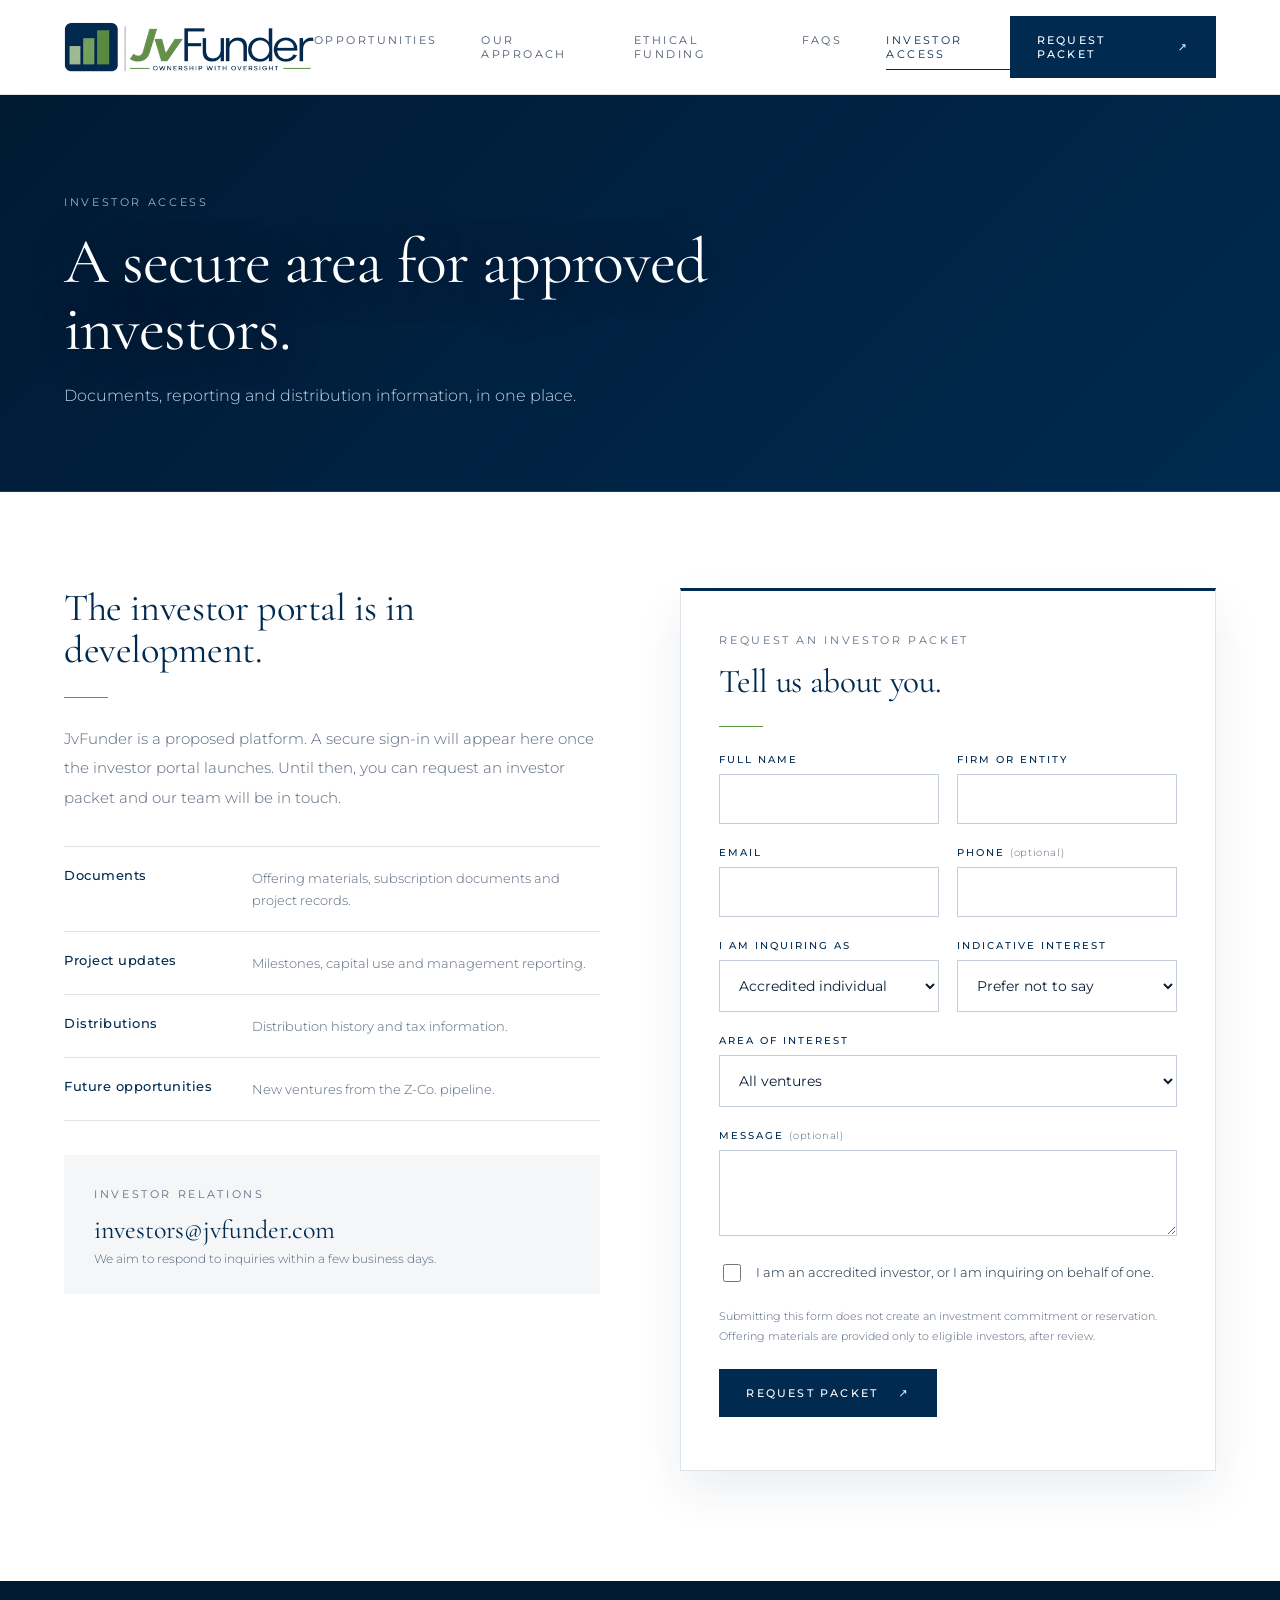
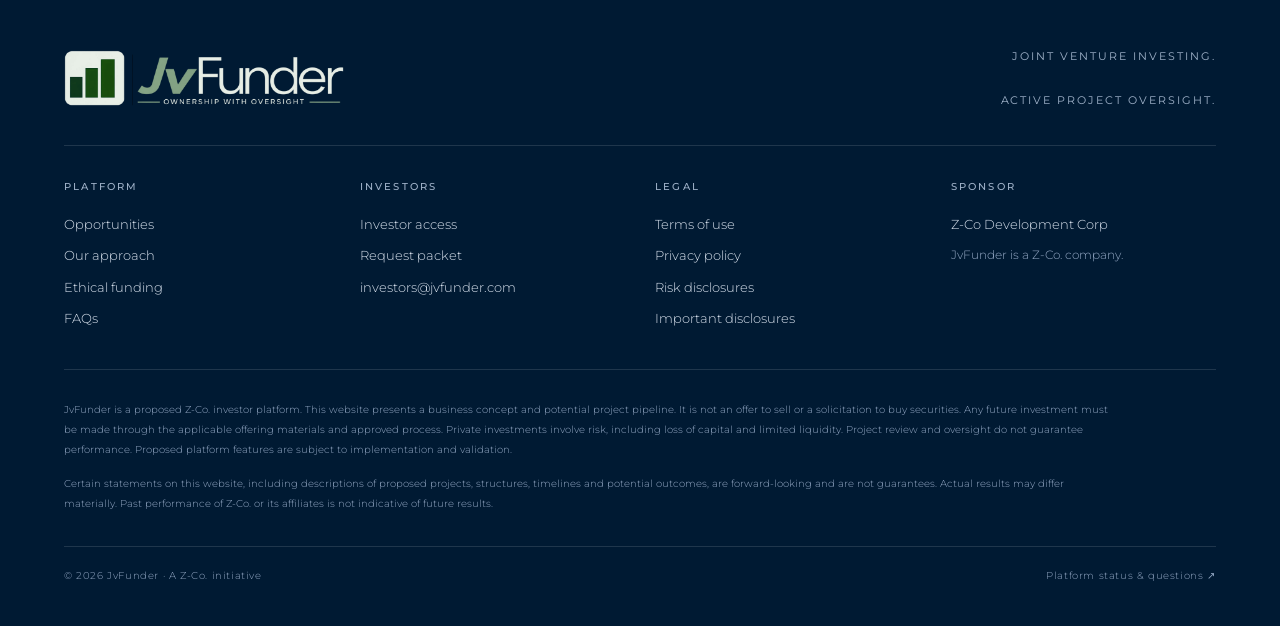
==== investor-access.html @ a1389bff "Institutional pass: restrained palette, sponsor track record, investor access and inquiry form, lega" ====
<!doctype html>
<html lang="en">
<head>
<meta charset="utf-8">
<meta name="viewport" content="width=device-width,initial-scale=1">
<meta name="description" content="Request an investor packet and learn how the JvFunder investor portal will work.">
<title>Investor access — JvFunder</title>
<link rel="icon" type="image/png" href="assets/favicon.png">
<link rel="stylesheet" href="styles.css">
</head>
<body>
<nav aria-label="Main navigation">
<a class="logo" href="index.html" aria-label="JvFunder — Ownership with oversight"><img src="assets/logo.png" alt="JvFunder — Ownership with oversight" width="900" height="180"></a>
<div class="links" id="site-links"><a href="index.html#opportunities">Opportunities</a><a href="index.html#oversight">Our approach</a><a href="index.html#ethical">Ethical funding</a><a href="index.html#questions">FAQs</a><a class="access" href="investor-access.html">Investor access</a><a class="btn menu-cta" href="investor-access.html#request">Request packet <span>↗</span></a></div>
<a class="btn" href="investor-access.html#request">Request packet <span>↗</span></a><button type="button" class="menu-toggle" aria-label="Menu" aria-expanded="false" aria-controls="site-links"><span></span><span></span><span></span></button>
</nav>
<main>
<section class="page-hero"><span class="small">Investor access</span><h1>A secure area for approved investors.</h1><p>Documents, reporting and distribution information, in one place.</p></section>
<section class="access-grid">
<div>
<h2>The investor portal is in development.</h2>
<p class="lead">JvFunder is a proposed platform. A secure sign-in will appear here once the investor portal launches. Until then, you can request an investor packet and our team will be in touch.</p>
<ul class="portal-list">
<li><strong>Documents</strong><span>Offering materials, subscription documents and project records.</span></li>
<li><strong>Project updates</strong><span>Milestones, capital use and management reporting.</span></li>
<li><strong>Distributions</strong><span>Distribution history and tax information.</span></li>
<li><strong>Future opportunities</strong><span>New ventures from the Z-Co. pipeline.</span></li>
</ul>
<div class="contact-card"><span class="small">Investor relations</span><a href="mailto:investors@jvfunder.com">investors@jvfunder.com</a><p>We aim to respond to inquiries within a few business days.</p></div>
</div>
<div class="request-card" id="request">
<span class="small">Request an investor packet</span>
<h2>Tell us about you.</h2>
<form class="inquiry-form" id="access-form" novalidate>
<div class="f-grid">
<div><label for="a-name">Full name</label><input id="a-name" name="name" autocomplete="name" required></div>
<div><label for="a-firm">Firm or entity</label><input id="a-firm" name="firm" autocomplete="organization"></div>
<div><label for="a-email">Email</label><input id="a-email" name="email" type="email" autocomplete="email" required></div>
<div><label for="a-phone">Phone <span class="opt">(optional)</span></label><input id="a-phone" name="phone" type="tel" autocomplete="tel"></div>
<div><label for="a-type">I am inquiring as</label><select id="a-type" name="type"><option>Accredited individual</option><option>Family office</option><option>Institutional investor or fund</option><option>Advisor or intermediary</option><option>Other</option></select></div>
<div><label for="a-amount">Indicative interest</label><select id="a-amount" name="amount"><option>Prefer not to say</option><option>$100,000 – $250,000</option><option>$250,000 – $1,000,000</option><option>$1,000,000 or more</option></select></div>
</div>
<label for="a-area">Area of interest</label><select id="a-area" name="area"><option>All ventures</option><option>Real estate</option><option>Operating businesses</option></select>
<label for="a-msg">Message <span class="opt">(optional)</span></label><textarea id="a-msg" name="message" rows="3"></textarea>
<label class="check"><input type="checkbox" name="accredited" required><span>I am an accredited investor, or I am inquiring on behalf of one.</span></label>
<p class="form-note">Submitting this form does not create an investment commitment or reservation. Offering materials are provided only to eligible investors, after review.</p>
<div class="form-actions"><button class="btn" type="submit">Request packet <span>↗</span></button></div>
<p class="status" role="status" aria-live="polite"></p>
</form>
</div>
</section>
</main>
<footer>
<div class="top">
<a class="logo" href="index.html" aria-label="JvFunder"><img src="assets/logo-light.png" alt="JvFunder — Ownership with oversight" width="900" height="180"></a>
<span class="small">Joint venture investing.<br><br>Active project oversight.</span>
</div>
<div class="foot-cols">
<div><h4>Platform</h4><a href="index.html#opportunities">Opportunities</a><a href="index.html#oversight">Our approach</a><a href="index.html#ethical">Ethical funding</a><a href="index.html#questions">FAQs</a></div>
<div><h4>Investors</h4><a href="investor-access.html">Investor access</a><a href="investor-access.html#request">Request packet</a><a href="mailto:investors@jvfunder.com">investors@jvfunder.com</a></div>
<div><h4>Legal</h4><a href="legal.html#terms">Terms of use</a><a href="legal.html#privacy">Privacy policy</a><a href="legal.html#risk">Risk disclosures</a><a href="legal.html#disclosures">Important disclosures</a></div>
<div><h4>Sponsor</h4><a href="https://www.z-co.info" rel="noopener">Z-Co Development Corp</a><span class="foot-note">JvFunder is a Z-Co. company.</span></div>
</div>
<p>JvFunder is a proposed Z-Co. investor platform. This website presents a business concept and potential project pipeline. It is not an offer to sell or a solicitation to buy securities. Any future investment must be made through the applicable offering materials and approved process. Private investments involve risk, including loss of capital and limited liquidity. Project review and oversight do not guarantee performance. Proposed platform features are subject to implementation and validation.</p>
<p class="fwd">Certain statements on this website, including descriptions of proposed projects, structures, timelines and potential outcomes, are forward-looking and are not guarantees. Actual results may differ materially. Past performance of Z-Co. or its affiliates is not indicative of future results.</p>
<div class="copyright"><span>© 2026 JvFunder · A Z-Co. initiative</span><a href="index.html#questions">Platform status &amp; questions ↗</a></div>
</footer>
<script src="site.js"></script>
<script src="inquiry.js"></script>
</body>
</html>
---- styles.css ----
@font-face{font-family:'Montserrat';font-style:normal;font-weight:100 900;font-display:swap;src:url(assets/fonts/montserrat-latin-ext-wght-normal.woff2) format('woff2-variations');unicode-range:U+0100-02BA,U+02BD-02C5,U+02C7-02CC,U+02CE-02D7,U+02DD-02FF,U+0304,U+0308,U+0329,U+1D00-1DBF,U+1E00-1E9F,U+1EF2-1EFF,U+2020,U+20A0-20AB,U+20AD-20C0,U+2113,U+2C60-2C7F,U+A720-A7FF}
@font-face{font-family:'Montserrat';font-style:normal;font-weight:100 900;font-display:swap;src:url(assets/fonts/montserrat-latin-wght-normal.woff2) format('woff2-variations');unicode-range:U+0000-00FF,U+0131,U+0152-0153,U+02BB-02BC,U+02C6,U+02DA,U+02DC,U+0304,U+0308,U+0329,U+2000-206F,U+20AC,U+2122,U+2191,U+2193,U+2212,U+2215,U+FEFF,U+FFFD}
@font-face{font-family:'Cormorant Garamond';font-style:normal;font-weight:300 700;font-display:swap;src:url(assets/fonts/cormorant-garamond-latin-wght-normal.woff2) format('woff2-variations')}
@font-face{font-family:'Cormorant Garamond';font-style:italic;font-weight:300 700;font-display:swap;src:url(assets/fonts/cormorant-garamond-latin-wght-italic.woff2) format('woff2-variations')}
:root{--navy:#002a50;--navy-deep:#001a33;--navy-mid:#0b3a68;--slate:#5d6f86;--green:#5b9a45;--green-btn:#3f7a33;--green-lt:#9fd18a;--paper:#f4f6f8;--white:#fff;--ink:#0b1f36;--muted:#56657b;--line:#dfe4ea;--font:'Montserrat',system-ui,-apple-system,'Segoe UI',Arial,sans-serif;--serif:'Cormorant Garamond',Georgia,'Times New Roman',serif}
*{box-sizing:border-box}
html{scroll-behavior:smooth;scroll-padding-top:100px}
body{margin:0;background:var(--white);color:var(--ink);font-family:var(--font);font-weight:300;-webkit-font-smoothing:antialiased;text-rendering:optimizeLegibility}
button,a,input,select{-webkit-tap-highlight-color:transparent}
button,a{touch-action:manipulation}
a{color:inherit;text-decoration:none}
button{font:inherit;cursor:pointer}
h1,h2,h3,p{margin:0}
/* nav */
nav{position:sticky;top:0;z-index:20;display:flex;align-items:center;justify-content:space-between;background:var(--white);padding:16px 5%;border-bottom:1px solid var(--line)}
.logo img{display:block;height:50px;width:auto}
.links{display:flex;gap:44px;font-size:11px;font-weight:400;letter-spacing:.22em;text-transform:uppercase;color:#4a586d}
.links a{padding:8px 0;border-bottom:1px solid transparent;transition:color .2s,border-color .2s}
.links a:hover{color:var(--navy);border-bottom-color:var(--navy)}
.btn{border:1px solid var(--navy);background:var(--navy);color:#fff;padding:16px 26px;display:inline-flex;align-items:center;justify-content:center;gap:20px;font:500 11px var(--font);letter-spacing:.2em;text-transform:uppercase;border-radius:0;transition:background .25s,border-color .25s,color .25s}
.btn:hover{background:var(--navy-mid);border-color:var(--navy-mid)}
.btn.light{background:transparent;border-color:#ffffffcc;color:#fff}
.btn.light:hover{background:#fff;border-color:#fff;color:var(--navy)}
.btn.outline{background:transparent;color:var(--navy);border-color:var(--navy)}
.btn.outline:hover{background:var(--navy);color:#fff}
.small{font-size:11px;letter-spacing:.24em;font-weight:400;text-transform:uppercase;color:var(--slate)}
.menu-toggle,.menu-cta{display:none}
.menu-toggle{width:46px;height:46px;border:1px solid var(--line);background:#fff;padding:0;flex-direction:column;align-items:center;justify-content:center;gap:5px}
.menu-toggle span{display:block;width:20px;height:1.5px;background:var(--navy);transition:transform .25s,opacity .2s}
nav.open .menu-toggle span:nth-child(1){transform:translateY(6.5px) rotate(45deg)}
nav.open .menu-toggle span:nth-child(2){opacity:0}
nav.open .menu-toggle span:nth-child(3){transform:translateY(-6.5px) rotate(-45deg)}
.btn,.textbtn,.filter,.close{min-height:44px}
/* hero gallery */
.hero{position:relative;color:#fff;height:clamp(460px,min(56.25vw,calc(100vh - 83px)),860px);overflow:hidden;background:var(--navy-deep);display:flex;align-items:flex-end;padding:0 5% 84px}
.hero:after{content:'';position:absolute;inset:0;background:linear-gradient(180deg,#001a3326 0%,#001a3300 30%,#001a33e6 100%),linear-gradient(90deg,#001a3380 0%,#001a3300 55%);pointer-events:none}
.slides{position:absolute;inset:0}
.slide{position:absolute;inset:0;width:100%;height:100%;object-fit:cover;opacity:0;transition:opacity 1.6s ease}
.slide.active{opacity:1}
h1{position:relative;z-index:2;font-family:var(--serif);font-size:clamp(50px,7vw,108px);font-weight:400;line-height:1;letter-spacing:-.015em;margin:0;text-shadow:0 2px 40px #00122680}
h1 em{color:var(--green-lt);font-style:italic;font-weight:400}
.hero-ui{position:absolute;z-index:2;left:5%;right:5%;bottom:30px;display:flex;justify-content:space-between;align-items:center}
.slide-caption{font-size:11px;font-weight:400;letter-spacing:.24em;text-transform:uppercase;color:#d9e4f0}
.dots{display:flex;gap:6px}
.dot-btn{position:relative;width:34px;height:24px;padding:0;border:0;background:none}
.dot-btn:before{content:'';position:absolute;left:0;right:0;top:10px;height:3px;background:#ffffff59;}
.dot-btn:hover:before{background:#ffffffa6}
.dot-btn.active:before{background:#fff}
.eyebrow{color:var(--slate);display:flex;align-items:center;gap:14px}
.dot{width:34px;height:1px;background:var(--slate)}
/* intro band */
.intro-band{display:grid;grid-template-columns:1.4fr 1fr;gap:8%;align-items:center;padding:72px 5%;background:var(--white)}
.intro{color:var(--ink);font-size:20px;line-height:1.75;font-weight:300;max-width:680px;margin-top:22px}
.intro-cta{display:flex;flex-direction:column;align-items:flex-start;gap:22px;justify-self:end}
.intro-band .btn.light{background:var(--navy);border-color:var(--navy);color:#fff}
.intro-band .btn.light:hover{background:var(--navy);border-color:var(--navy)}
.hero-note{display:block;color:var(--muted);font-size:11px;font-weight:400;letter-spacing:.2em;text-transform:uppercase}
/* approach explainer */
.approach{background:var(--paper);padding:96px 5%;border-bottom:1px solid var(--line)}
.approach-head{display:flex;align-items:center;gap:20px;flex-wrap:wrap;margin-bottom:44px}
.sketch-label{font-size:9px;font-weight:500;letter-spacing:.18em;color:var(--slate);border:1px solid #b9c4d2;padding:6px 10px}
.equation{display:grid;grid-template-columns:1.25fr auto 1fr;gap:28px;align-items:stretch}
.eq-card{background:var(--white);border:1px solid var(--line);display:flex;flex-direction:column}
.eq-photos{position:relative;display:grid;grid-template-columns:1fr 1fr;height:230px;overflow:hidden}
.eq-photos img{width:100%;height:100%;object-fit:cover;display:block}
.eq-photos img+img{border-left:2px solid var(--white)}
.asset-label{position:absolute;left:0;bottom:0;right:0;padding:26px 20px 14px;background:linear-gradient(180deg,#001a3300,#001a33d9);color:#fff;font-size:9px;font-weight:500;letter-spacing:.2em}
.eq-body{padding:28px 30px 32px}
.eq-icon{width:44px;height:44px;border:1px solid #c5cfdc;border-radius:0;display:grid;place-items:center;margin-bottom:18px}
.eq-icon svg,.eq-list svg{fill:none;stroke:var(--navy);stroke-width:1.5;stroke-linecap:round;stroke-linejoin:round}
.eq-icon svg{width:22px;height:22px}
.eq-body strong{display:block;font:400 34px/1.15 var(--serif);color:var(--navy);margin-top:12px}
.eq-op{align-self:center;width:46px;height:46px;border-radius:50%;background:var(--navy);color:#fff;display:grid;place-items:center;font:300 28px var(--serif);line-height:1}
.eq-over .eq-body{padding-top:36px;display:flex;flex-direction:column;flex:1}
.eq-list{list-style:none;margin:20px 0 0;padding:0;flex:1;display:flex;flex-direction:column}
.eq-list li{display:flex;align-items:center;gap:16px;flex:1;padding:18px 0;border-top:1px solid var(--line);font-size:14px;font-weight:400;color:var(--navy)}
.eq-list svg{width:24px;height:24px;flex:none}
.eq-result{display:flex;align-items:center;gap:28px;margin-top:28px;padding:34px 38px;background:var(--navy);color:#fff;border-bottom:3px solid var(--green)}
.eq-result .eq-op{background:var(--navy-mid);flex:none;border:1px solid #ffffff44}
.eq-result>div{flex:1}
.eq-result h3{font:400 clamp(30px,3.2vw,46px)/1.1 var(--serif);color:#fff}
.eq-result h3 em{font-style:italic;color:#c3d2e5}
.eq-result p{font-size:14px;line-height:1.8;color:#c3d2e5;margin-top:10px}
.eq-result .btn.outline{border-color:#fff;color:#fff;white-space:nowrap}
.eq-result .btn.outline:hover{background:#fff;color:var(--navy)}
/* stats strip */
.ribbon{display:grid;grid-template-columns:repeat(4,1fr);background:var(--white);border-bottom:1px solid var(--line);text-align:center;padding:0 5%}
.ribbon span{padding:34px 12px;font-size:11px;font-weight:400;letter-spacing:.2em;text-transform:uppercase;color:var(--muted);border-left:1px solid var(--line)}
.ribbon span:first-child{border-left:0}
.ribbon span:before{content:'';display:block;width:28px;height:1px;background:var(--slate);margin:0 auto 16px}
/* sections */
.section{padding:112px 5%}
.section-head{display:flex;justify-content:space-between;gap:35px;align-items:end;margin-bottom:30px}
h2{font-family:var(--serif);font-size:clamp(36px,4vw,60px);font-weight:400;line-height:1.08;letter-spacing:-.01em;margin-top:18px;color:var(--navy)}
h2 em{font-style:italic;font-weight:400}
h2:after{content:'';display:block;width:44px;height:1px;background:var(--green);margin-top:26px}
.section-head p{max-width:390px;color:var(--muted);font-size:14px;line-height:1.9}
.filters{display:flex;gap:44px;margin:46px 0 40px;flex-wrap:wrap;border-bottom:1px solid var(--line)}
.filter{padding:0 0 16px;border:0;border-bottom:2px solid transparent;margin-bottom:-1px;background:transparent;color:#8794a8;font:400 22px var(--serif)}
.filter:hover{color:var(--navy)}
.filter.active{color:var(--navy);border-bottom-color:var(--navy)}
.projects{display:grid;grid-template-columns:repeat(3,1fr);gap:0;border:1px solid var(--line);border-right:0;border-bottom:0}
.card{border-right:1px solid var(--line);border-bottom:1px solid var(--line);background:var(--white);overflow:hidden;}
.visual{height:260px;position:relative;overflow:hidden;background:var(--paper);display:grid;place-items:center}
.visual img{width:100%;height:100%;object-fit:cover;}
.render-caption{font-size:9px;font-weight:400;color:#8794a8;padding:12px 28px 0;letter-spacing:.18em}
.detail-render{width:100%;max-height:320px;object-fit:contain;background:var(--paper);margin-top:20px}
.fund-visual{width:100%;height:100%;padding:55px 24px 20px;background:linear-gradient(120deg,#e4ecf5,#f3f6f8);color:var(--navy)}
.fund-visual>.small{font-size:8px;letter-spacing:.2em}
.fund-visual strong{display:block;font:400 28px var(--serif);margin:12px 0}
.fund-visual strong span{font:400 20px var(--serif);margin:0 12px;color:var(--slate)}
.fund-types{font-size:8px;letter-spacing:.16em}
.detail-render[hidden]{display:none}
.visual svg{height:100%;width:100%}
.badge{position:absolute;left:0;top:20px;background:#001a33d9;color:#fff;padding:8px 16px;font-size:9px;font-weight:500;letter-spacing:.2em;text-transform:uppercase;border-left:3px solid var(--green)}
.card-body{padding:28px}
.category{font-size:10px;font-weight:400;letter-spacing:.2em;color:var(--slate);text-transform:uppercase}
.card h3{font:400 32px/1.1 var(--serif);color:var(--navy);margin:14px 0 12px}
.card p{font-size:13px;line-height:1.85;color:var(--muted);min-height:70px}
.card-bottom{display:flex;justify-content:space-between;align-items:center;border-top:1px solid var(--line);padding-top:18px;margin-top:22px;font-size:10px;font-weight:400;letter-spacing:.14em;text-transform:uppercase;color:#8794a8}
.textbtn{border:0;background:none;color:var(--navy);padding:3px 0;font:500 10px var(--font);letter-spacing:.2em;text-transform:uppercase}
.textbtn:hover{color:var(--slate)}
.portfolio-note{font-size:11px;line-height:1.9;color:var(--muted);margin-top:26px;max-width:880px}
/* oversight */
.oversight{background:var(--paper);display:grid;grid-template-columns:1fr 1.05fr;gap:7%;align-items:center}
.oversight p{color:var(--muted);font-size:15px;line-height:1.95;margin:28px 0}
.checks{margin:0;padding:0;list-style:none}
.checks li{padding:20px 0;border-top:1px solid var(--line);font-size:13px;font-weight:400;color:var(--navy);display:flex;align-items:flex-start}
.checks li:last-child{border-bottom:1px solid var(--line)}
.checks li:before{content:'\2713';flex:none;width:22px;height:22px;border:1px solid #c5cfdc;display:grid;place-items:center;font-size:10px;color:var(--navy);margin:-2px 18px 0 0}
.photo-stack{position:relative;padding:0 0 90px 0}
.photo-stack-img{display:block;width:88%;height:560px;object-fit:cover;object-position:50% 100%;margin-left:12%}
.report{position:absolute;left:0;bottom:0;width:min(470px,86%);background:var(--white);border:1px solid var(--line);border-top:3px solid var(--navy);padding:28px;box-shadow:0 30px 60px #00294f26}
.report-top{display:flex;justify-content:space-between;border-bottom:1px solid var(--line);padding-bottom:16px;align-items:center}
.pill{font-size:9px;font-weight:500;letter-spacing:.16em;color:var(--slate);border:1px solid #b9c4d2;padding:6px 9px}
.report h3{font:400 28px var(--serif);color:var(--navy);margin:20px 0 4px}
.row{display:flex;justify-content:space-between;margin:18px 0 0;font-size:11px;color:var(--navy)}
.row strong{font-weight:500}
.row span{color:var(--muted);font-weight:300}
.progress{height:3px;background:#e4eaf1;margin-top:10px}
.progress div{height:100%;background:var(--navy-mid)}
.report-foot{font-size:9px;line-height:1.75;color:var(--muted);border-top:1px solid var(--line);padding-top:16px;margin-top:22px}
/* journey */
.journey{display:grid;grid-template-columns:repeat(5,1fr);margin-top:56px;border-top:1px solid var(--line)}
.step{border-left:1px solid var(--line);padding:34px 26px 10px}
.step:first-child{border-left:0;padding-left:0}
.step b{display:block;font:300 54px/1 var(--serif);letter-spacing:0;color:#7e93ad}
.step h3{font:400 28px/1.1 var(--serif);color:var(--navy);margin:22px 0 12px}
.step p{color:var(--muted);font-size:12px;line-height:1.9}
/* ethical funding */
.ethical{position:relative;color:#fff;display:grid;grid-template-columns:1.25fr .75fr;gap:7%;align-items:center;padding:120px 5%;background:linear-gradient(90deg,var(--navy-deep) 0%,#001a33e6 48%,#001a3380 100%),url(assets/architecture.jpg) right center/cover,var(--navy-deep)}
.ethical>div:not(.seal){order:1;max-width:680px}
.ethical h2{color:#fff;margin:20px 0}
.ethical .small{color:#9fb2c9}
.seal{order:2;padding:44px 40px;border:1px solid #ffffff33;border-top:3px solid #ffffff55;background:#001a33a6;backdrop-filter:blur(8px);-webkit-backdrop-filter:blur(8px);text-align:left}
.seal span{display:block;font:italic 400 44px/1.1 var(--serif);color:#fff}
.seal p{font-size:10px;font-weight:400;line-height:2;letter-spacing:.22em;color:#9fb2c9;margin-top:24px}
.ethical .copy{color:#d3deea;font-size:15px;line-height:1.95;max-width:600px}
.ethical small{display:block;color:#a8bad0;margin-top:26px;font-size:11px;line-height:1.9;max-width:600px}
/* faq */
.faq-wrap{display:grid;grid-template-columns:1fr 1.3fr;gap:8%}
details{border-bottom:1px solid var(--line);padding:0}
details:first-child{border-top:1px solid var(--line)}
summary{font:400 24px/1.3 var(--serif);color:var(--navy);cursor:pointer;padding:24px 44px 24px 0;list-style:none;position:relative}
summary::-webkit-details-marker{display:none}
summary:after{content:'+';position:absolute;right:4px;top:18px;font:300 30px var(--serif);color:var(--slate)}
details[open] summary:after{content:'\2212'}
details p{font-size:13px;color:var(--muted);line-height:1.95;padding:0 44px 28px 0}
/* cta */
.cta{position:relative;color:#fff;display:flex;align-items:center;justify-content:space-between;gap:30px;padding:120px 5%;background:linear-gradient(90deg,#001a33f2 0%,#001a33b3 55%,#001a3380 100%),url(assets/medplex.webp) center/cover,var(--navy-deep)}
.cta .small{color:#9fb2c9}
.cta h2{margin:0;font-size:clamp(34px,3.8vw,56px);color:#fff}
.cta p{margin-top:22px;font-size:15px;line-height:1.8;color:#d3deea;max-width:520px}
.cta h2:after{display:none}
.cta .btn{background:transparent;border-color:#fff;color:#fff;white-space:nowrap}
.cta .btn:hover{background:#fff;color:var(--navy)}
/* footer */
footer{background:var(--navy-deep);color:#e4ecf6;padding:64px 5% 44px}
footer .top{display:flex;justify-content:space-between;align-items:center;margin-bottom:34px}
footer .logo img{height:56px}
footer .top .small{color:#9fb2c9;text-align:right;line-height:2;letter-spacing:.18em}
footer p{font-size:10px;line-height:2;color:#93a8c4;max-width:1050px;font-weight:300}
.copyright{margin-top:32px;padding-top:22px;border-top:1px solid #ffffff1f;display:flex;justify-content:space-between;font-size:10px;letter-spacing:.06em;color:#93a8c4}
.copyright a:hover{color:#fff}
/* dialogs */
dialog{border:0;border-radius:0;border-top:3px solid var(--navy);padding:40px;width:min(560px,92vw);color:var(--ink);background:var(--white);max-height:90vh;box-shadow:0 30px 70px #00122666}
dialog::backdrop{background:#001226b3}
.close{float:right;background:none;border:0;font-size:28px;color:var(--navy)}
.modal-title{font:400 38px/1.1 var(--serif);color:var(--navy);margin:20px 0}
.modal-copy{font-size:14px;line-height:1.9;color:var(--muted);margin:15px 0}
label{display:block;font-size:10px;font-weight:500;letter-spacing:.2em;text-transform:uppercase;color:var(--navy);margin:22px 0 8px}
select,input{width:100%;padding:15px;border:1px solid #c5cfdc;border-radius:0;background:#fff;font:400 14px var(--font);color:var(--ink)}
select:focus,input:focus{border-color:var(--navy)}
.form-note{font-size:11px;color:var(--muted);line-height:1.8;margin:22px 0}
.status{font-size:12px;line-height:1.7;margin-top:15px;color:#2f6a24;font-weight:500}
.hidden{display:none!important}
:focus-visible{outline:2px solid var(--navy-mid);outline-offset:4px}
@media(max-width:1100px){.links{gap:26px}.equation{grid-template-columns:1fr;gap:18px}.eq-op{justify-self:center}.intro-band{grid-template-columns:1fr;gap:34px}.intro-cta{justify-self:start}.journey{grid-template-columns:repeat(3,1fr)}.step:nth-child(4){border-left:0;padding-left:0}.projects{grid-template-columns:repeat(2,1fr)}}
@media(max-width:800px){nav{padding:12px 5%;gap:12px;position:sticky}
.links{display:none;position:absolute;top:100%;left:0;right:0;background:#fff;flex-direction:column;gap:0;padding:8px 5% 22px;border-bottom:1px solid var(--line);box-shadow:0 20px 30px #00122622}
nav.open .links{display:flex}
.links a{padding:18px 0;border-bottom:1px solid var(--line);font-size:12px}
.menu-toggle{display:flex;flex:none}
nav>.btn{margin-left:auto;font-size:9px;padding:0 14px;gap:10px;letter-spacing:.14em}
.menu-cta{display:none;margin-top:20px;width:100%}
.logo img{height:34px}

.hero{height:clamp(420px,76vw,560px);padding:0 5% 74px}
h1{font-size:clamp(44px,13vw,64px)}
.hero-ui{flex-direction:column;align-items:flex-start;gap:4px;bottom:16px}
.slide-caption{white-space:nowrap}
.dots{margin-left:-0px}
.filters{flex-wrap:nowrap;overflow-x:auto;gap:30px;margin:34px -5% 30px;padding:0 5%;scrollbar-width:none;-webkit-overflow-scrolling:touch}
.filters::-webkit-scrollbar{display:none}
.filter{white-space:nowrap;flex:none}
dialog{padding:26px 22px;max-height:92vh;overflow:auto}
.modal-title{font-size:30px}
footer p,.portfolio-note,.hero-note{font-size:11px}
.copyright{font-size:11px}
.render-caption{font-size:10px}
.report-foot,.row,.eq-result p{font-size:12px}
.ribbon span{font-size:10px}
.step p{font-size:13px}
.intro-band{padding:48px 5%}
.intro{font-size:17px}
.approach{padding:64px 5%}
.eq-photos{height:180px}
.eq-body{padding:24px 22px 26px}
.eq-result{flex-direction:column;align-items:flex-start;gap:18px;padding:28px 24px}
.eq-list li{flex:none}
.ribbon{grid-template-columns:1fr 1fr;padding:0}
.ribbon span{padding:24px 10px;font-size:9px;border-top:1px solid var(--line)}
.ribbon span:nth-child(odd){border-left:0}
.ribbon span:nth-child(-n+2){border-top:0}
.section{padding:72px 5%}
.section-head{display:block}
.section-head p{margin-top:24px}
.filters{gap:26px}
.filter{font-size:19px}
.projects{grid-template-columns:1fr}
.card p{min-height:0}
.visual{height:240px}
.oversight,.faq-wrap{grid-template-columns:1fr;gap:56px}
.photo-stack{padding-bottom:0}
.photo-stack-img{width:100%;height:300px;margin-left:0}
.report{position:relative;width:auto;margin:-60px 14px 0}
.journey{grid-template-columns:1fr;margin-top:30px}
.step,.step:nth-child(4){display:grid;grid-template-columns:70px 1fr;padding:24px 0;gap:4px 12px;border-left:0}
.step b{font-size:40px;grid-row:span 2}
.step h3{margin:0}
.step p{grid-column:2}
.ethical{grid-template-columns:1fr;gap:44px;padding:80px 5%}
.ethical>div:not(.seal){order:0}
.seal{order:1;padding:32px 26px}
.seal span{font-size:34px}
.cta{padding:72px 5%;display:block}
.cta .btn{margin-top:30px}
footer .top{flex-direction:column;gap:22px;align-items:start}
footer .top .small{text-align:left}
.copyright{gap:20px;flex-wrap:wrap}
}
@media(max-width:480px){nav>.btn{display:none}.menu-cta{display:inline-flex!important}.menu-toggle{margin-left:auto}.eq-photos{height:160px}.card h3{font-size:28px}}
@media(prefers-reduced-motion:reduce){html{scroll-behavior:auto}
.visual img,.card{transition:none}
}

/* header: investor access link */
.links a.access{color:var(--navy);border-bottom:1px solid var(--navy)}
/* sponsor + stats */
.sponsor{background:var(--white);border-bottom:1px solid var(--line)}
.stats{display:grid;grid-template-columns:repeat(5,1fr);border-bottom:1px solid var(--line);padding:0 5%}
.stats div{padding:46px 12px;text-align:center;border-left:1px solid var(--line)}
.stats div:first-child{border-left:0}
.stats b{display:block;font:400 clamp(38px,4vw,56px)/1 var(--serif);color:var(--navy);letter-spacing:-.01em}
.stats span{display:block;margin-top:14px;font-size:10px;font-weight:400;letter-spacing:.22em;text-transform:uppercase;color:var(--muted)}
.sponsor-body{display:grid;grid-template-columns:1fr 1fr;gap:7%;align-items:center;padding:104px 5%}
.sponsor-photo img{display:block;width:100%;height:520px;object-fit:cover;object-position:50% 60%}
.sponsor-copy h2{font-size:clamp(28px,3vw,42px);margin:18px 0 0}
.sponsor-copy p{margin-top:26px;font-size:15px;line-height:1.95;color:var(--muted);max-width:560px}
.asset-classes{list-style:none;display:flex;flex-wrap:wrap;gap:10px;margin:28px 0 0;padding:0}
.asset-classes li{font-size:11px;font-weight:400;letter-spacing:.14em;text-transform:uppercase;color:var(--navy);border:1px solid #c5cfdc;padding:9px 14px}
.sig{margin-top:34px;padding-top:24px;border-top:1px solid var(--line)}
.sig strong{display:block;font:400 26px var(--serif);color:var(--navy)}
.sig span{display:block;margin-top:4px;font-size:11px;letter-spacing:.16em;text-transform:uppercase;color:var(--muted)}
.textlink{display:inline-block;margin-top:26px;font-size:11px;font-weight:500;letter-spacing:.2em;text-transform:uppercase;color:var(--navy);border-bottom:1px solid var(--navy);padding-bottom:4px}
/* cta buttons */
.cta-actions{display:flex;gap:14px;flex-wrap:wrap}
.cta .btn[data-inquiry]{background:#fff;border-color:#fff;color:var(--navy)}
.cta .btn[data-inquiry]:hover{background:#dfe8f2;border-color:#dfe8f2}
/* footer columns */
.foot-cols{display:grid;grid-template-columns:repeat(4,1fr);gap:30px;padding:34px 0;margin-bottom:30px;border-top:1px solid #ffffff1f;border-bottom:1px solid #ffffff1f}
.foot-cols h4{margin:0 0 16px;font:500 10px var(--font);letter-spacing:.22em;text-transform:uppercase;color:#9fb2c9}
.foot-cols a,.foot-cols .foot-note{display:block;font-size:13px;font-weight:300;color:#d6e0ec;padding:6px 0;line-height:1.5}
.foot-cols a:hover{color:#fff;text-decoration:underline}
.foot-cols .foot-note{color:#93a8c4;font-size:12px}
footer .fwd{margin-top:14px}
/* forms */
.f-grid{display:grid;grid-template-columns:1fr 1fr;gap:0 18px}
textarea{width:100%;padding:15px;border:1px solid #c5cfdc;border-radius:0;background:#fff;font:400 14px var(--font);color:var(--ink);resize:vertical}
textarea:focus{border-color:var(--navy)}
label .opt{font-weight:300;letter-spacing:.06em;text-transform:none;color:var(--muted)}
label.check{display:flex;gap:12px;align-items:flex-start;text-transform:none;letter-spacing:0;font-size:13px;font-weight:300;line-height:1.6;color:var(--ink);margin:22px 0 0}
label.check input{width:18px;height:18px;margin-top:2px;flex:none;accent-color:var(--navy)}
.form-actions{display:flex;gap:12px;flex-wrap:wrap;margin-top:6px}
#inquiry{width:min(680px,94vw)}
/* subpages */
.page-hero{background:var(--navy-deep);background-image:linear-gradient(135deg,var(--navy-deep),var(--navy));color:#fff;padding:96px 5% 80px;border-bottom:1px solid #ffffff1f}
.page-hero .small{color:#9fb2c9}
.page-hero h1{font:400 clamp(38px,5vw,66px)/1.05 var(--serif);margin:18px 0 0;max-width:820px}
.page-hero p{margin-top:20px;color:#c3d2e5;font-size:16px;line-height:1.8;max-width:620px}
.prose{max-width:820px;margin:0 auto;padding:80px 5% 110px}
.prose h2{font-size:clamp(28px,3vw,38px);margin:64px 0 20px;scroll-margin-top:100px}
.prose h2:first-of-type{margin-top:34px}
.prose p,.prose li{font-size:15px;line-height:1.95;color:var(--muted)}
.prose p{margin:0 0 18px}
.prose ul{margin:0 0 18px;padding-left:22px}
.prose li{margin-bottom:10px}
.prose strong{font-weight:500;color:var(--navy)}
.prose a{color:var(--navy);text-decoration:underline}
.draft-note{background:var(--paper);border-left:3px solid var(--navy);padding:16px 20px;font-size:13px!important}
.toc{display:flex;flex-wrap:wrap;gap:10px 26px;margin:28px 0 0;padding:18px 0;border-top:1px solid var(--line);border-bottom:1px solid var(--line)}
.toc a{font-size:11px;font-weight:500;letter-spacing:.18em;text-transform:uppercase;text-decoration:none;color:var(--navy)}
.access-grid{display:grid;grid-template-columns:1fr 1fr;gap:7%;padding:96px 5% 110px;align-items:start}
.access-grid h2{font-size:clamp(28px,3vw,40px);margin:0}
.access-grid .lead{margin-top:26px;font-size:15px;line-height:1.95;color:var(--muted);max-width:540px}
.portal-list{list-style:none;margin:34px 0;padding:0;border-top:1px solid var(--line)}
.portal-list li{display:grid;grid-template-columns:170px 1fr;gap:18px;padding:20px 0;border-bottom:1px solid var(--line);font-size:13px}
.portal-list strong{font-weight:500;color:var(--navy);letter-spacing:.04em}
.portal-list span{color:var(--muted);line-height:1.7}
.contact-card{background:var(--paper);padding:28px 30px}
.contact-card a{display:block;margin:12px 0 6px;font:400 26px var(--serif);color:var(--navy);text-decoration:none;word-break:break-all}
.contact-card p{font-size:12px;color:var(--muted)}
.request-card{background:var(--white);border:1px solid var(--line);border-top:3px solid var(--navy);padding:38px;box-shadow:0 20px 44px #00294f14;scroll-margin-top:100px}
.request-card h2{font-size:clamp(26px,2.6vw,34px);margin:16px 0 4px}
@media(max-width:1100px){.sponsor-body{grid-template-columns:1fr;gap:44px}.sponsor-photo img{height:380px}.access-grid{grid-template-columns:1fr;gap:56px}}
@media(max-width:800px){.stats{grid-template-columns:1fr 1fr;padding:0}.stats div{padding:30px 10px;border-top:1px solid var(--line)}.stats div:nth-child(odd){border-left:0}.stats div:nth-child(-n+2){border-top:0}.stats div:last-child{grid-column:1/-1;border-left:0}
.sponsor-body{padding:64px 5%}.sponsor-photo img{height:260px}
.foot-cols{grid-template-columns:1fr 1fr;gap:26px}
.f-grid{grid-template-columns:1fr}
.page-hero{padding:64px 5% 52px}.prose{padding:56px 5% 80px}.access-grid{padding:56px 5% 72px}
.portal-list li{grid-template-columns:1fr;gap:4px}
.request-card{padding:26px 22px}
.cta-actions .btn{width:100%}
}
@media(max-width:480px){.foot-cols{grid-template-columns:1fr}}
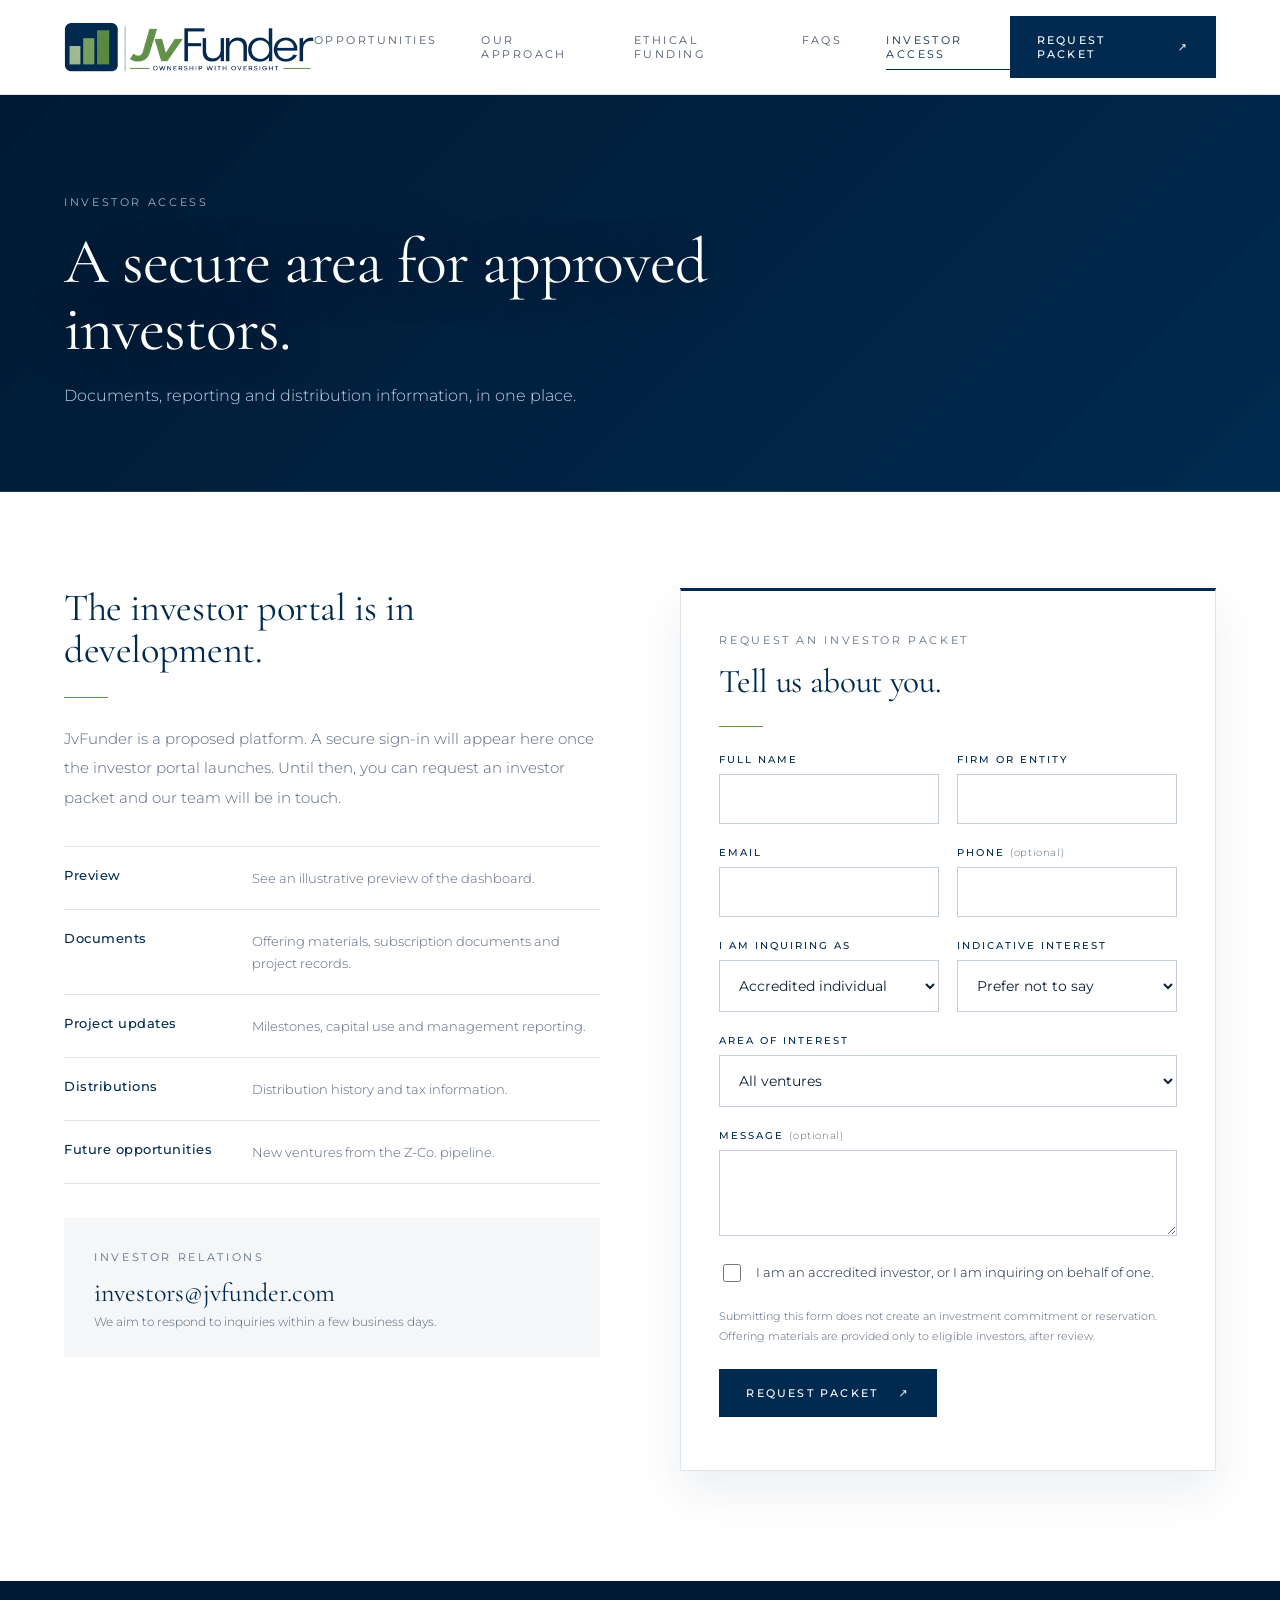
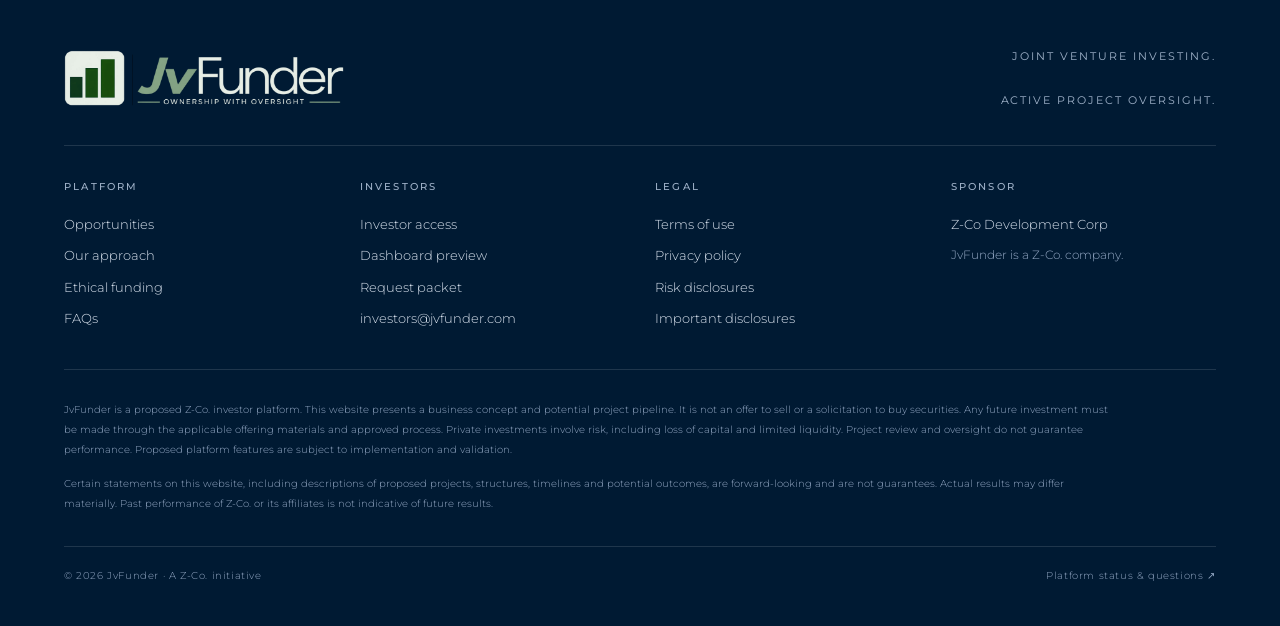
==== commit 817b56b5: "CEO feedback pass: project pages, investor pathways, dashboard preview, expanded credibility, thank-" ====
--- a/investor-access.html
+++ b/investor-access.html
@@ -21,6 +21,7 @@
 <h2>The investor portal is in development.</h2>
 <p class="lead">JvFunder is a proposed platform. A secure sign-in will appear here once the investor portal launches. Until then, you can request an investor packet and our team will be in touch.</p>
 <ul class="portal-list">
+<li><strong>Preview</strong><span>See an <a href="investor-dashboard.html">illustrative preview of the dashboard</a>.</span></li>
 <li><strong>Documents</strong><span>Offering materials, subscription documents and project records.</span></li>
 <li><strong>Project updates</strong><span>Milestones, capital use and management reporting.</span></li>
 <li><strong>Distributions</strong><span>Distribution history and tax information.</span></li>
@@ -57,7 +58,7 @@
 </div>
 <div class="foot-cols">
 <div><h4>Platform</h4><a href="index.html#opportunities">Opportunities</a><a href="index.html#oversight">Our approach</a><a href="index.html#ethical">Ethical funding</a><a href="index.html#questions">FAQs</a></div>
-<div><h4>Investors</h4><a href="investor-access.html">Investor access</a><a href="investor-access.html#request">Request packet</a><a href="mailto:investors@jvfunder.com">investors@jvfunder.com</a></div>
+<div><h4>Investors</h4><a href="investor-access.html">Investor access</a><a href="investor-dashboard.html">Dashboard preview</a><a href="investor-access.html#request">Request packet</a><a href="mailto:investors@jvfunder.com">investors@jvfunder.com</a></div>
 <div><h4>Legal</h4><a href="legal.html#terms">Terms of use</a><a href="legal.html#privacy">Privacy policy</a><a href="legal.html#risk">Risk disclosures</a><a href="legal.html#disclosures">Important disclosures</a></div>
 <div><h4>Sponsor</h4><a href="https://www.z-co.info" rel="noopener">Z-Co Development Corp</a><span class="foot-note">JvFunder is a Z-Co. company.</span></div>
 </div>
--- a/styles.css
+++ b/styles.css
@@ -343,3 +343,119 @@
 .cta-actions .btn{width:100%}
 }
 @media(max-width:480px){.foot-cols{grid-template-columns:1fr}}
+/* card link + textlink button */
+a.textbtn{display:inline-flex;align-items:center}
+button.textlink{background:none;border:0;border-bottom:1px solid var(--navy);padding:0 0 4px;font:500 11px var(--font);letter-spacing:.2em;text-transform:uppercase;color:var(--navy);cursor:pointer}
+.checks+.textlink{margin-top:30px}
+/* intro buttons */
+.intro-btns{display:flex;gap:12px;flex-wrap:wrap}
+.intro-band .btn.outline{border-color:var(--navy);color:var(--navy);background:transparent}
+.intro-band .btn.outline:hover{background:var(--navy);color:#fff}
+/* pathways */
+.pathways{background:var(--white);padding:104px 5%;border-bottom:1px solid var(--line)}
+.path-grid{display:grid;grid-template-columns:1fr 1fr;gap:0;border:1px solid var(--line);margin-top:34px}
+.path-grid article{padding:46px 44px;background:var(--white)}
+.path-grid article+article{border-left:1px solid var(--line);background:var(--paper)}
+.path-grid h3{font:400 clamp(28px,2.6vw,38px)/1.1 var(--serif);color:var(--navy);margin:16px 0 14px}
+.path-grid p{font-size:14px;line-height:1.9;color:var(--muted);max-width:440px;margin-bottom:26px}
+/* credibility expansion */
+.capabilities,.accountable{padding:84px 5%;border-top:1px solid var(--line)}
+.capabilities{display:grid;grid-template-columns:.9fr 1.1fr;gap:7%;align-items:start;background:var(--paper)}
+.cap-head h3,.acc-head h3{font:400 clamp(28px,2.8vw,40px)/1.12 var(--serif);color:var(--navy);margin:16px 0 0}
+.cap-head p{margin-top:20px;font-size:14px;line-height:1.95;color:var(--muted);max-width:480px}
+.cap-grid{display:grid;grid-template-columns:1fr;gap:0;border-top:1px solid var(--line)}
+.cap-grid>div,.acc-grid>div{padding:24px 0;border-bottom:1px solid var(--line)}
+.cap-grid h4,.acc-grid h4{margin:0 0 8px;font:500 12px var(--font);letter-spacing:.16em;text-transform:uppercase;color:var(--navy)}
+.cap-grid p,.acc-grid p{margin:0;font-size:14px;line-height:1.85;color:var(--muted)}
+.accountable{display:grid;grid-template-columns:.9fr 1.1fr;gap:7%;align-items:start;background:var(--white)}
+.acc-grid{border-top:1px solid var(--line)}
+/* project pages */
+.project-hero{display:grid;grid-template-columns:1fr 1.15fr;background:var(--navy-deep);color:#fff;min-height:520px}
+.project-hero-text{padding:84px 5% 72px;display:flex;flex-direction:column;justify-content:center;align-items:flex-start}
+.project-hero-text .small{color:#9fb2c9}
+.project-hero-text h1{font:400 clamp(40px,4.6vw,68px)/1.04 var(--serif);margin:18px 0 22px}
+.project-hero-text p{font-size:16px;line-height:1.85;color:#d3deea;max-width:520px}
+.crumb{font-size:11px;font-weight:400;letter-spacing:.2em;text-transform:uppercase;color:#9fb2c9;margin-bottom:34px}
+.crumb:hover{color:#fff}
+.hero-btns{display:flex;gap:12px;flex-wrap:wrap;margin-top:34px}
+.page-hero .hero-btns{margin-top:30px}
+.page-hero .btn.light:hover,.project-hero .btn.light:hover{background:#fff;color:var(--navy)}
+.project-hero-img{position:relative;min-height:340px;background:#0a2744}
+.project-hero-img img{position:absolute;inset:0;width:100%;height:100%;object-fit:cover}
+.project-hero-img .badge{top:24px}
+.project-body{display:grid;grid-template-columns:1.5fr 1fr;gap:7%;padding:96px 5%;background:var(--white)}
+.project-main h2{font-size:clamp(28px,3vw,42px);margin:16px 0 0}
+.project-main p{margin-top:22px;font-size:15px;line-height:1.95;color:var(--muted);max-width:700px}
+.project-main .lead-p{font-size:18px;color:var(--ink)}
+.project-main .note{font-size:11px;line-height:1.9;margin-top:30px;padding-top:20px;border-top:1px solid var(--line)}
+.project-side{background:var(--paper);padding:34px 34px 20px;align-self:start}
+.facts{margin:18px 0 0}
+.facts div{padding:16px 0;border-top:1px solid var(--line)}
+.facts dt{font-size:10px;font-weight:500;letter-spacing:.2em;text-transform:uppercase;color:var(--slate)}
+.facts dd{margin:6px 0 0;font-size:14px;line-height:1.6;color:var(--navy)}
+.project-info{display:grid;grid-template-columns:repeat(3,1fr);gap:0;background:var(--paper);border-top:1px solid var(--line);border-bottom:1px solid var(--line)}
+.project-info>div{padding:56px 40px;border-left:1px solid var(--line)}
+.project-info>div:first-child{border-left:0;padding-left:5%}
+.project-info>div:last-child{padding-right:5%}
+.project-info h3{font:400 28px/1.15 var(--serif);color:var(--navy);margin:14px 0 14px}
+.project-info p{font-size:13px;line-height:1.9;color:var(--muted)}
+.project-cta{display:flex;justify-content:space-between;align-items:center;gap:30px;padding:72px 5%;background:var(--navy);color:#fff}
+.project-cta .small{color:#9fb2c9}
+.project-cta h2{color:#fff;margin:14px 0 0}
+.project-cta h2:after{display:none}
+.project-cta .btn{background:#fff;border-color:#fff;color:var(--navy);white-space:nowrap}
+.project-cta .btn:hover{background:#dfe8f2;border-color:#dfe8f2}
+.project-more{padding:84px 5% 96px;background:var(--white)}
+.mini-grid{display:grid;grid-template-columns:repeat(3,1fr);gap:0;border:1px solid var(--line);margin-top:26px}
+.mini-card{display:block;border-left:1px solid var(--line)}
+.mini-card:first-child{border-left:0}
+.mini-card img{display:block;width:100%;height:190px;object-fit:cover}
+.mini-card div{padding:22px 24px 26px}
+.mini-card strong{display:block;margin-top:8px;font:400 26px/1.15 var(--serif);color:var(--navy)}
+.mini-card:hover strong{text-decoration:underline}
+/* dashboard preview */
+.dash-section{padding:70px 5% 40px;background:var(--paper)}
+.dash-note{max-width:880px;margin:0 auto 34px;border-left:3px solid var(--navy);background:#fff;padding:18px 22px;font-size:13px;line-height:1.8;color:var(--muted)}
+.dash-note strong{color:var(--navy);font-weight:500}
+.dash-frame{max-width:1120px;margin:0 auto;background:#fff;border:1px solid #cfd8e3;box-shadow:0 30px 70px #00294f22}
+.dash-bar{display:flex;align-items:center;gap:16px;padding:12px 18px;background:#eef2f6;border-bottom:1px solid var(--line)}
+.dash-dots{display:flex;gap:6px}
+.dash-dots i{width:9px;height:9px;border-radius:50%;background:#c5cfdc;display:block}
+.dash-url{flex:1;text-align:center;font-size:11px;color:var(--muted);letter-spacing:.06em}
+.dash-tag{font-size:9px;font-weight:500;letter-spacing:.18em;color:var(--slate);border:1px solid #b9c4d2;padding:5px 8px}
+.dash-app{display:grid;grid-template-columns:200px 1fr;min-height:480px}
+.dash-side{background:var(--navy);color:#b9c8da;padding:26px 22px;display:flex;flex-direction:column;gap:2px}
+.dash-side b{font:400 24px var(--serif);color:#fff;margin-bottom:22px}
+.dash-side span{font-size:12px;padding:11px 0;border-bottom:1px solid #ffffff14}
+.dash-side span.on{color:#fff}
+.dash-main{padding:26px;background:#f8fafc}
+.dash-stats{display:grid;grid-template-columns:repeat(4,1fr);gap:14px}
+.dash-stats div{background:#fff;border:1px solid var(--line);padding:16px}
+.dash-stats small{display:block;font-size:10px;letter-spacing:.14em;text-transform:uppercase;color:var(--muted)}
+.dash-stats b{display:block;margin-top:8px;font:400 30px/1 var(--serif);color:var(--navy)}
+.dash-cols{display:grid;grid-template-columns:1.5fr 1fr;gap:18px;margin-top:18px}
+.dash-panel{background:#fff;border:1px solid var(--line);padding:20px}
+.dash-panel h4{margin:0 0 14px;font:500 11px var(--font);letter-spacing:.18em;text-transform:uppercase;color:var(--navy)}
+.dash-panel h4.mt{margin-top:26px}
+.dash-table .dash-row{display:grid;grid-template-columns:1.4fr 1fr 1.4fr .5fr;gap:10px;padding:13px 0;border-top:1px solid var(--line);font-size:12px;color:var(--navy);align-items:center}
+.dash-table .dash-row.head{border-top:0;padding-top:0;font-size:9px;letter-spacing:.16em;text-transform:uppercase;color:var(--muted)}
+.dash-row strong{display:block;font-weight:500}
+.dash-row em{display:block;font-style:normal;font-size:10px;color:var(--muted);margin-top:2px}
+.dash-row .st{display:inline-block;width:6px;height:6px;background:var(--navy-mid);margin-right:8px}
+.dash-row .lnk{color:var(--slate);text-decoration:underline}
+.bar-row{display:grid;grid-template-columns:90px 1fr;gap:12px;align-items:center;font-size:12px;color:var(--muted);margin:12px 0}
+.bar{height:5px;background:#e4eaf1}
+.bar i{display:block;height:100%;background:var(--navy-mid)}
+.feed{list-style:none;margin:0;padding:0}
+.feed li{padding:11px 0;border-top:1px solid var(--line);font-size:12px}
+.feed b{display:block;font-weight:500;color:var(--navy)}
+.feed span{display:block;margin-top:2px;font-size:10px;color:var(--muted)}
+.dash-features{padding:84px 5% 100px;background:var(--white)}
+.dash-features h2{margin-bottom:0}
+.feat-grid{display:grid;grid-template-columns:repeat(4,1fr);gap:0;margin-top:48px;border-top:1px solid var(--line);border-left:1px solid var(--line)}
+.feat-grid>div{padding:30px 26px;border-right:1px solid var(--line);border-bottom:1px solid var(--line)}
+.feat-grid h3{font:400 24px/1.15 var(--serif);color:var(--navy);margin:0 0 10px}
+.feat-grid p{font-size:13px;line-height:1.85;color:var(--muted);margin:0}
+.dash-cta{display:flex;gap:12px;flex-wrap:wrap;margin-top:44px}
+@media(max-width:1100px){.capabilities,.accountable{grid-template-columns:1fr;gap:34px}.project-hero{grid-template-columns:1fr}.project-hero-img{min-height:340px;order:-1}.project-body{grid-template-columns:1fr;gap:44px}.project-info{grid-template-columns:1fr}.project-info>div,.project-info>div:first-child,.project-info>div:last-child{padding:40px 5%;border-left:0;border-top:1px solid var(--line)}.project-info>div:first-child{border-top:0}.feat-grid{grid-template-columns:1fr 1fr}.dash-app{grid-template-columns:1fr}.dash-side{display:none}.dash-cols{grid-template-columns:1fr}}
+@media(max-width:800px){.pathways{padding:64px 5%}.path-grid{grid-template-columns:1fr}.path-grid article{padding:34px 24px}.path-grid article+article{border-left:0;border-top:1px solid var(--line)}.capabilities,.accountable{padding:56px 5%}.project-body{padding:56px 5%}.project-hero-text{padding:48px 5% 48px}.project-cta{flex-direction:column;align-items:flex-start;padding:52px 5%}.mini-grid{grid-template-columns:1fr}.mini-card{border-left:0;border-top:1px solid var(--line)}.mini-card:first-child{border-top:0}.dash-section{padding:48px 4% 24px}.dash-stats{grid-template-columns:1fr 1fr}.dash-main{padding:16px}.feat-grid{grid-template-columns:1fr}.dash-table .dash-row{grid-template-columns:1.3fr 1fr}.dash-table .dash-row span:nth-child(n+3){display:none}.dash-url{display:none}.dash-features{padding:56px 5% 72px}.intro-btns .btn{width:100%}}
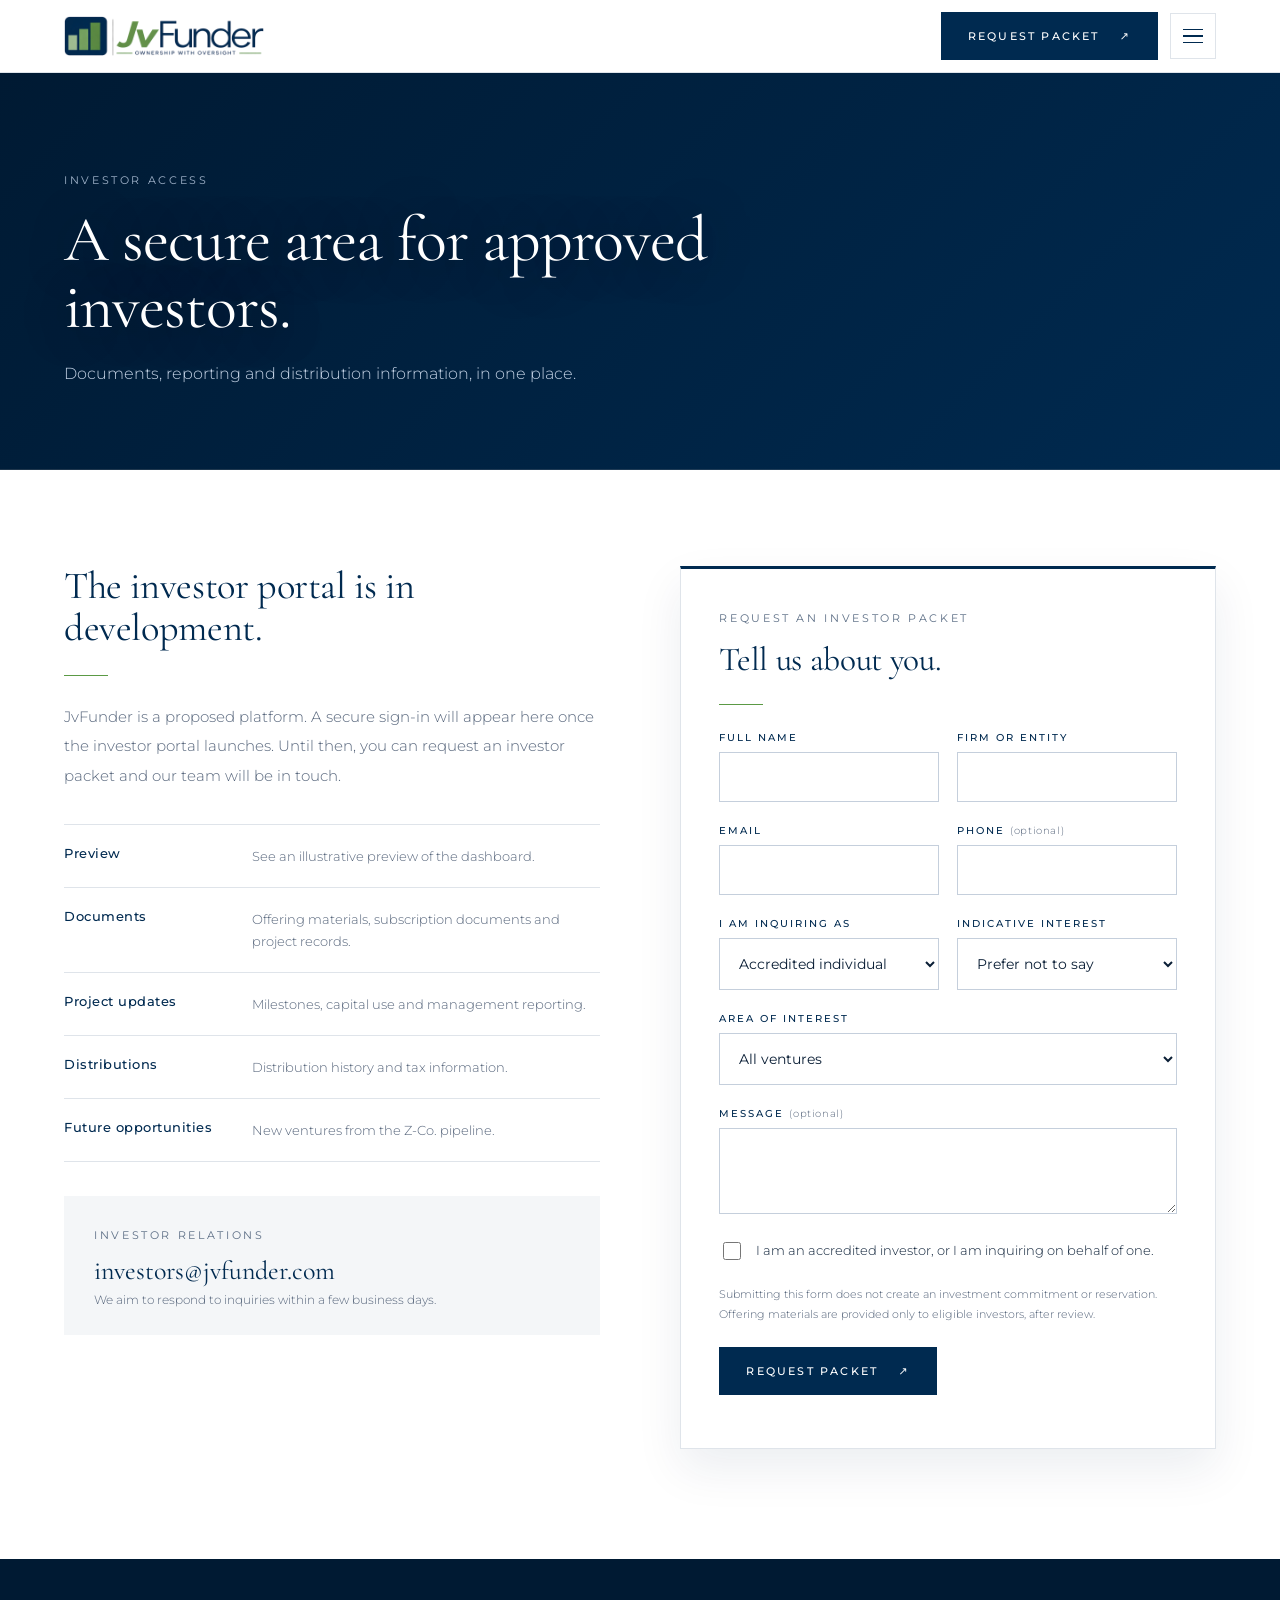
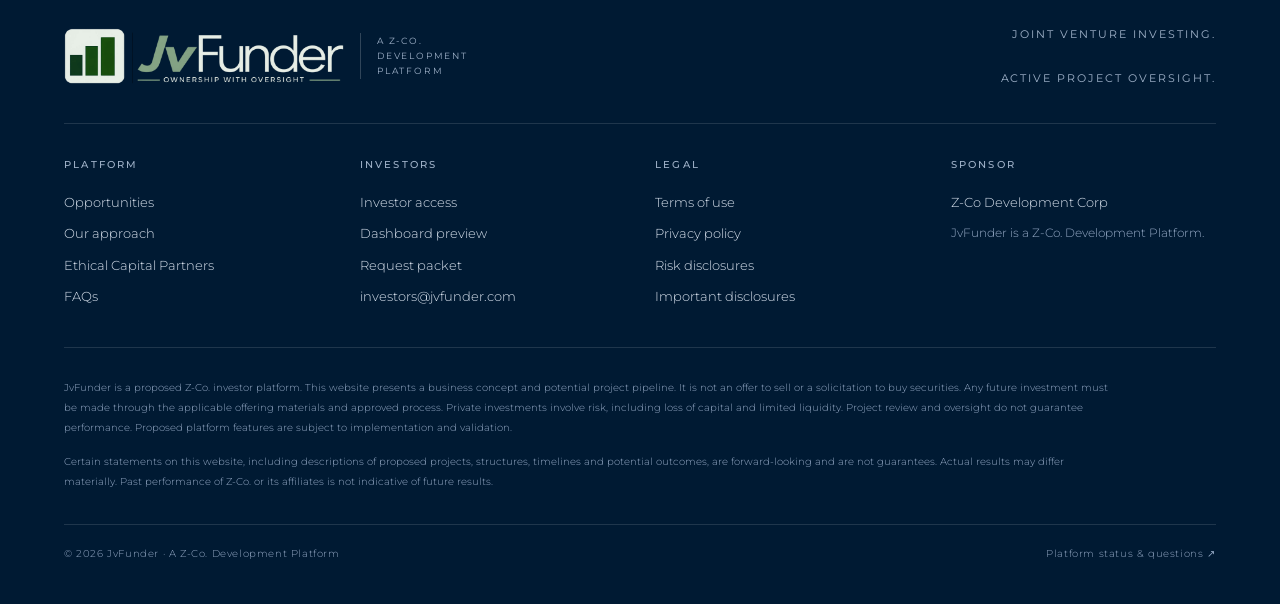
==== commit e32f81ef: "Clarify Z-Co. and JvFunder relationship: lockup, relationship section, sponsor lines, Ethical Capita" ====
--- a/investor-access.html
+++ b/investor-access.html
@@ -10,8 +10,8 @@
 </head>
 <body>
 <nav aria-label="Main navigation">
-<a class="logo" href="index.html" aria-label="JvFunder — Ownership with oversight"><img src="assets/logo.png" alt="JvFunder — Ownership with oversight" width="900" height="180"></a>
-<div class="links" id="site-links"><a href="index.html#opportunities">Opportunities</a><a href="index.html#oversight">Our approach</a><a href="index.html#ethical">Ethical funding</a><a href="index.html#questions">FAQs</a><a class="access" href="investor-access.html">Investor access</a><a class="btn menu-cta" href="investor-access.html#request">Request packet <span>↗</span></a></div>
+<a class="logo" href="index.html" aria-label="JvFunder — Ownership with oversight"><img src="assets/logo.png" alt="JvFunder — Ownership with oversight" width="900" height="180"><span class="logo-sub">A Z-Co. Development Platform</span></a>
+<div class="links" id="site-links"><a href="index.html#opportunities">Opportunities</a><a href="index.html#oversight">Our approach</a><a href="index.html#ethical">Ethical Capital Partners</a><a href="index.html#questions">FAQs</a><a class="access" href="investor-access.html">Investor access</a><a class="btn menu-cta" href="investor-access.html#request">Request packet <span>↗</span></a></div>
 <a class="btn" href="investor-access.html#request">Request packet <span>↗</span></a><button type="button" class="menu-toggle" aria-label="Menu" aria-expanded="false" aria-controls="site-links"><span></span><span></span><span></span></button>
 </nav>
 <main>
@@ -53,18 +53,18 @@
 </main>
 <footer>
 <div class="top">
-<a class="logo" href="index.html" aria-label="JvFunder"><img src="assets/logo-light.png" alt="JvFunder — Ownership with oversight" width="900" height="180"></a>
+<a class="logo" href="index.html" aria-label="JvFunder"><img src="assets/logo-light.png" alt="JvFunder — Ownership with oversight" width="900" height="180"><span class="logo-sub">A Z-Co. Development Platform</span></a>
 <span class="small">Joint venture investing.<br><br>Active project oversight.</span>
 </div>
 <div class="foot-cols">
-<div><h4>Platform</h4><a href="index.html#opportunities">Opportunities</a><a href="index.html#oversight">Our approach</a><a href="index.html#ethical">Ethical funding</a><a href="index.html#questions">FAQs</a></div>
+<div><h4>Platform</h4><a href="index.html#opportunities">Opportunities</a><a href="index.html#oversight">Our approach</a><a href="index.html#ethical">Ethical Capital Partners</a><a href="index.html#questions">FAQs</a></div>
 <div><h4>Investors</h4><a href="investor-access.html">Investor access</a><a href="investor-dashboard.html">Dashboard preview</a><a href="investor-access.html#request">Request packet</a><a href="mailto:investors@jvfunder.com">investors@jvfunder.com</a></div>
 <div><h4>Legal</h4><a href="legal.html#terms">Terms of use</a><a href="legal.html#privacy">Privacy policy</a><a href="legal.html#risk">Risk disclosures</a><a href="legal.html#disclosures">Important disclosures</a></div>
-<div><h4>Sponsor</h4><a href="https://www.z-co.info" rel="noopener">Z-Co Development Corp</a><span class="foot-note">JvFunder is a Z-Co. company.</span></div>
+<div><h4>Sponsor</h4><span class="zco-tile"><img src="assets/zco-logo.png" alt="Z-Co" onerror="this.parentNode.remove()"></span><a href="https://www.z-co.info" rel="noopener">Z-Co Development Corp</a><span class="foot-note">JvFunder is a Z-Co. Development Platform.</span></div>
 </div>
 <p>JvFunder is a proposed Z-Co. investor platform. This website presents a business concept and potential project pipeline. It is not an offer to sell or a solicitation to buy securities. Any future investment must be made through the applicable offering materials and approved process. Private investments involve risk, including loss of capital and limited liquidity. Project review and oversight do not guarantee performance. Proposed platform features are subject to implementation and validation.</p>
 <p class="fwd">Certain statements on this website, including descriptions of proposed projects, structures, timelines and potential outcomes, are forward-looking and are not guarantees. Actual results may differ materially. Past performance of Z-Co. or its affiliates is not indicative of future results.</p>
-<div class="copyright"><span>© 2026 JvFunder · A Z-Co. initiative</span><a href="index.html#questions">Platform status &amp; questions ↗</a></div>
+<div class="copyright"><span>© 2026 JvFunder · A Z-Co. Development Platform</span><a href="index.html#questions">Platform status &amp; questions ↗</a></div>
 </footer>
 <script src="site.js"></script>
 <script src="inquiry.js"></script>
--- a/styles.css
+++ b/styles.css
@@ -14,7 +14,7 @@
 /* nav */
 nav{position:sticky;top:0;z-index:20;display:flex;align-items:center;justify-content:space-between;background:var(--white);padding:16px 5%;border-bottom:1px solid var(--line)}
 .logo img{display:block;height:50px;width:auto}
-.links{display:flex;gap:44px;font-size:11px;font-weight:400;letter-spacing:.22em;text-transform:uppercase;color:#4a586d}
+.links{display:flex;gap:26px;white-space:nowrap;font-size:10.5px;font-weight:400;letter-spacing:.17em;text-transform:uppercase;color:#4a586d}
 .links a{padding:8px 0;border-bottom:1px solid transparent;transition:color .2s,border-color .2s}
 .links a:hover{color:var(--navy);border-bottom-color:var(--navy)}
 .btn{border:1px solid var(--navy);background:var(--navy);color:#fff;padding:16px 26px;display:inline-flex;align-items:center;justify-content:center;gap:20px;font:500 11px var(--font);letter-spacing:.2em;text-transform:uppercase;border-radius:0;transition:background .25s,border-color .25s,color .25s}
@@ -459,3 +459,60 @@
 .dash-cta{display:flex;gap:12px;flex-wrap:wrap;margin-top:44px}
 @media(max-width:1100px){.capabilities,.accountable{grid-template-columns:1fr;gap:34px}.project-hero{grid-template-columns:1fr}.project-hero-img{min-height:340px;order:-1}.project-body{grid-template-columns:1fr;gap:44px}.project-info{grid-template-columns:1fr}.project-info>div,.project-info>div:first-child,.project-info>div:last-child{padding:40px 5%;border-left:0;border-top:1px solid var(--line)}.project-info>div:first-child{border-top:0}.feat-grid{grid-template-columns:1fr 1fr}.dash-app{grid-template-columns:1fr}.dash-side{display:none}.dash-cols{grid-template-columns:1fr}}
 @media(max-width:800px){.pathways{padding:64px 5%}.path-grid{grid-template-columns:1fr}.path-grid article{padding:34px 24px}.path-grid article+article{border-left:0;border-top:1px solid var(--line)}.capabilities,.accountable{padding:56px 5%}.project-body{padding:56px 5%}.project-hero-text{padding:48px 5% 48px}.project-cta{flex-direction:column;align-items:flex-start;padding:52px 5%}.mini-grid{grid-template-columns:1fr}.mini-card{border-left:0;border-top:1px solid var(--line)}.mini-card:first-child{border-top:0}.dash-section{padding:48px 4% 24px}.dash-stats{grid-template-columns:1fr 1fr}.dash-main{padding:16px}.feat-grid{grid-template-columns:1fr}.dash-table .dash-row{grid-template-columns:1.3fr 1fr}.dash-table .dash-row span:nth-child(n+3){display:none}.dash-url{display:none}.dash-features{padding:56px 5% 72px}.intro-btns .btn{width:100%}}
+/* brand lockup */
+.logo{display:flex;align-items:center;gap:16px}
+.logo-sub{display:none;font-size:9px;font-weight:400;letter-spacing:.2em;text-transform:uppercase;line-height:1.7;color:var(--slate);border-left:1px solid var(--line);padding-left:16px;max-width:128px}
+@media(min-width:1600px){nav .logo-sub{display:block}}
+footer .logo-sub{display:block;color:#9fb2c9;border-left-color:#ffffff30}
+@media(max-width:480px){footer .logo-sub{display:none}}
+.zco-tile{display:inline-flex;background:#fff;padding:8px 12px;margin-bottom:14px}
+.zco-tile img{display:block;height:44px;width:auto}
+.by-line{margin:0 0 14px;font-size:10px;font-weight:400;letter-spacing:.14em;text-transform:uppercase;color:var(--slate)}
+.by-line-hero{display:block;margin:-6px 0 18px;font-size:11px;letter-spacing:.18em;text-transform:uppercase;color:#9fb2c9}
+/* relationship */
+.relationship{background:var(--white);padding:104px 5%;border-bottom:1px solid var(--line)}
+.rel-grid{display:grid;grid-template-columns:repeat(3,1fr);gap:0;border:1px solid var(--line);margin-top:34px}
+.rel-grid article{padding:44px 40px;border-left:1px solid var(--line);display:flex;flex-direction:column;align-items:flex-start}
+.rel-grid article:first-child{border-left:0}
+.rel-grid article:nth-child(2){background:var(--paper)}
+.rel-grid h3{font:400 clamp(28px,2.6vw,38px)/1.1 var(--serif);color:var(--navy);margin:16px 0 14px}
+.rel-grid p{font-size:14px;line-height:1.9;color:var(--muted);margin:0 0 26px}
+.rel-grid .textlink{margin-top:auto}
+.rel-logo{background:#fff;border:1px solid var(--line);padding:10px 14px;margin-bottom:22px}
+.rel-logo img{display:block;height:56px;width:auto}
+/* selected work */
+.selected-work{padding:84px 5%;border-top:1px solid var(--line);background:var(--white)}
+.sw-head{display:flex;justify-content:space-between;align-items:flex-end;gap:24px;flex-wrap:wrap;margin-bottom:34px}
+.sw-head h3{font:400 clamp(28px,2.8vw,40px)/1.12 var(--serif);color:var(--navy);margin:16px 0 0}
+.sw-head .textlink{margin-top:0}
+.sw-grid{display:grid;grid-template-columns:repeat(3,1fr);gap:0;border:1px solid var(--line)}
+.sw-grid a{display:block;border-left:1px solid var(--line)}
+.sw-grid a:first-child{border-left:0}
+.sw-grid img{display:block;width:100%;height:230px;object-fit:cover}
+.sw-grid div{padding:22px 26px 28px}
+.sw-grid strong{display:block;margin-top:10px;font:400 28px/1.15 var(--serif);color:var(--navy)}
+.sw-grid a:hover strong{text-decoration:underline}
+/* after invest */
+.after-invest{background:var(--paper);padding:104px 5%;border-bottom:1px solid var(--line)}
+.ai-grid{display:grid;grid-template-columns:repeat(3,1fr);gap:0;border-top:1px solid var(--line);margin:34px 0 36px}
+.ai-grid>div{padding:36px 34px 30px 0;border-right:1px solid var(--line)}
+.ai-grid>div+div{padding-left:34px}
+.ai-grid>div:last-child{border-right:0}
+.ai-grid b{display:block;font:300 54px/1 var(--serif);color:#7e93ad}
+.ai-grid h3{font:400 28px/1.1 var(--serif);color:var(--navy);margin:22px 0 12px}
+.ai-grid p{font-size:14px;line-height:1.9;color:var(--muted);margin:0;max-width:320px}
+@media(max-width:800px){.relationship,.after-invest{padding:64px 5%}.rel-grid{grid-template-columns:1fr}.rel-grid article{padding:32px 24px;border-left:0;border-top:1px solid var(--line)}.rel-grid article:first-child{border-top:0}.selected-work{padding:56px 5%}.sw-grid{grid-template-columns:1fr}.sw-grid a{border-left:0;border-top:1px solid var(--line)}.sw-grid a:first-child{border-top:0}.sw-grid img{height:200px}.ai-grid{grid-template-columns:1fr}.ai-grid>div,.ai-grid>div+div{padding:26px 0;border-right:0;border-bottom:1px solid var(--line)}.ai-grid b{font-size:40px}}
+
+/* nav collapses to the menu button below 1300px (the longer link labels need the room) */
+@media(max-width:1300px){nav{padding:12px 5%;gap:12px}
+.links{display:none;position:absolute;top:100%;left:0;right:0;background:#fff;flex-direction:column;gap:0;padding:8px 5% 22px;border-bottom:1px solid var(--line);box-shadow:0 20px 30px #00122622;white-space:normal;font-size:12px;letter-spacing:.2em}
+nav.open .links{display:flex}
+.links a{padding:18px 0;border-bottom:1px solid var(--line)}
+.links a.access{border-bottom:1px solid var(--line)}
+.menu-toggle{display:flex;flex:none}
+nav>.btn{margin-left:auto}
+.menu-cta{display:none;margin-top:20px;width:100%}
+.logo img{height:40px}}
+@media(max-width:800px){.logo img{height:34px}}
+@media(max-width:480px){nav>.btn{display:none}.menu-cta{display:inline-flex!important}.menu-toggle{margin-left:auto}}
+nav>.btn{white-space:nowrap}
